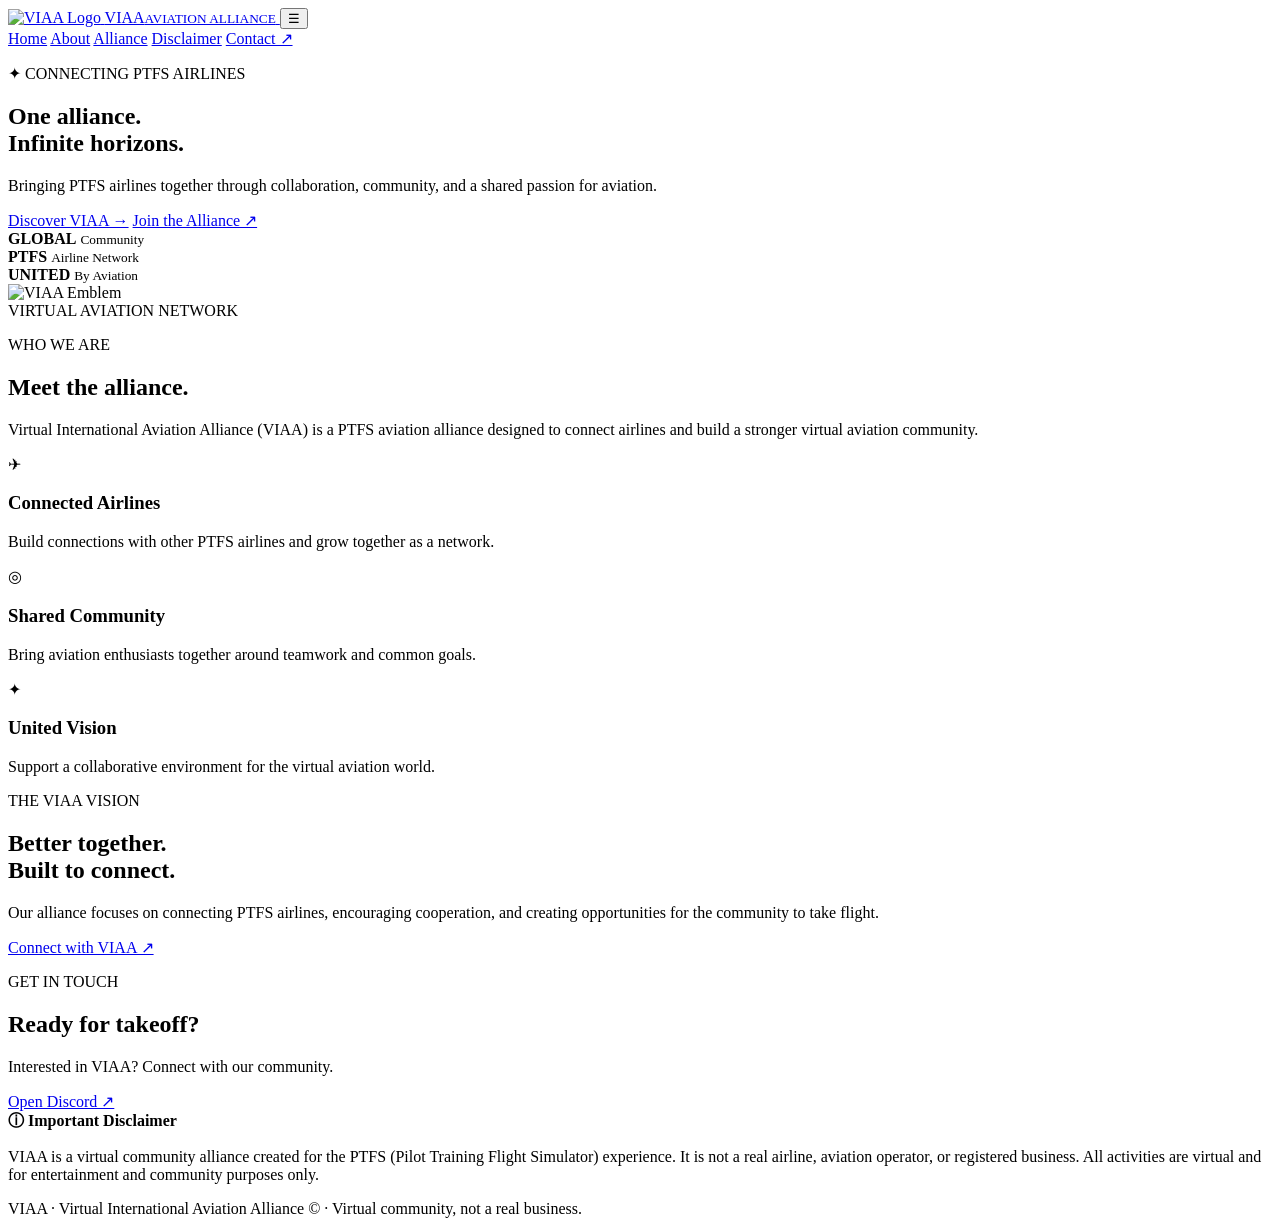
==== index.html @ db3dfaf0 "Add initial index.html for VIAA website" ====
<!DOCTYPE html>
<html lang="en">
<head>
  <meta charset="UTF-8">
  <meta name="viewport" content="width=device-width, initial-scale=1.0">
  <meta name="description" content="Virtual International Aviation Alliance — connecting PTFS airlines.">
  <title>VIAA | Virtual International Aviation Alliance</title>
  <link rel="stylesheet" href="style.css">
</head>
<body>

<header class="header">
  <a href="#home" class="brand">
    <img src="https://cdn.discordapp.com/attachments/1558107924897865788/1562741731106234400/VIAA.png?ex=6aeaea27&is=6ae998a7&hm=58a31c6f9a439c674bdfaeddbb292d18ea9e3f19843f35ea2b1599dfa6c6cd86" alt="VIAA Logo">
    <span>VIAA<small>AVIATION ALLIANCE</small></span>
  </a>

  <button class="menu-toggle" aria-label="Toggle navigation">☰</button>

  <nav class="nav">
    <a href="#home">Home</a>
    <a href="#about">About</a>
    <a href="#alliance">Alliance</a>
    <a href="#disclaimer">Disclaimer</a>
    <a href="#contact" class="nav-cta">Contact ↗</a>
  </nav>
</header>

<main>
  <section class="hero" id="home">
    <div class="hero-copy">
      <p class="eyebrow">✦ CONNECTING PTFS AIRLINES</p>

      <h1>
        One alliance.<br>
        <span>Infinite horizons.</span>
      </h1>

      <p class="intro">
        Bringing PTFS airlines together through collaboration,
        community, and a shared passion for aviation.
      </p>

      <div class="hero-buttons">
        <a href="#about" class="btn">Discover VIAA →</a>
        <a href="#contact" class="btn btn-outline">Join the Alliance ↗</a>
      </div>

      <div class="stats">
        <div>
          <b>GLOBAL</b>
          <small>Community</small>
        </div>
        <div>
          <b>PTFS</b>
          <small>Airline Network</small>
        </div>
        <div>
          <b>UNITED</b>
          <small>By Aviation</small>
        </div>
      </div>
    </div>

    <div class="hero-art">
      <div class="orbit orbit-one"></div>
      <div class="orbit orbit-two"></div>
      <img src="https://cdn.discordapp.com/attachments/1558107924897865788/1562741731106234400/VIAA.png?ex=6aeaea27&is=6ae998a7&hm=58a31c6f9a439c674bdfaeddbb292d18ea9e3f19843f35ea2b1599dfa6c6cd86" alt="VIAA Emblem">
      <div class="floating-label">VIRTUAL AVIATION NETWORK</div>
    </div>
  </section>

  <section class="section" id="about">
    <p class="eyebrow">WHO WE ARE</p>
    <h2>Meet the <span>alliance.</span></h2>

    <p class="section-intro">
      Virtual International Aviation Alliance (VIAA) is a PTFS
      aviation alliance designed to connect airlines and build
      a stronger virtual aviation community.
    </p>

    <div class="cards">
      <article class="card">
        <div class="card-icon">✈</div>
        <h3>Connected Airlines</h3>
        <p>
          Build connections with other PTFS airlines and grow
          together as a network.
        </p>
      </article>

      <article class="card">
        <div class="card-icon">◎</div>
        <h3>Shared Community</h3>
        <p>
          Bring aviation enthusiasts together around teamwork
          and common goals.
        </p>
      </article>

      <article class="card">
        <div class="card-icon">✦</div>
        <h3>United Vision</h3>
        <p>
          Support a collaborative environment for the virtual
          aviation world.
        </p>
      </article>
    </div>
  </section>

  <section class="alliance-section" id="alliance">
    <div class="alliance-content">
      <p class="eyebrow">THE VIAA VISION</p>
      <h2>Better together.<br><span>Built to connect.</span></h2>
      <p>
        Our alliance focuses on connecting PTFS airlines,
        encouraging cooperation, and creating opportunities
        for the community to take flight.
      </p>
      <a href="#contact" class="btn">Connect with VIAA ↗</a>
    </div>
  </section>

  <section class="section contact" id="contact">
    <p class="eyebrow">GET IN TOUCH</p>
    <h2>Ready for <span>takeoff?</span></h2>
    <p>Interested in VIAA? Connect with our community.</p>

    <!-- Replace this URL with your actual Discord invite -->
    <a href="https://discord.com" target="_blank" rel="noopener" class="btn">
      Open Discord ↗
    </a>
  </section>

  <section class="disclaimer" id="disclaimer">
    <strong>ⓘ Important Disclaimer</strong>
    <p>
      VIAA is a virtual community alliance created for the
      PTFS (Pilot Training Flight Simulator) experience.
      It is not a real airline, aviation operator, or registered
      business. All activities are virtual and for entertainment
      and community purposes only.
    </p>
  </section>
</main>

<footer>
  <span>VIAA · Virtual International Aviation Alliance</span>
  <span>© <span id="year"></span> · Virtual community, not a real business.</span>
</footer>

<script src="script.js"></script>
</body>
</html>
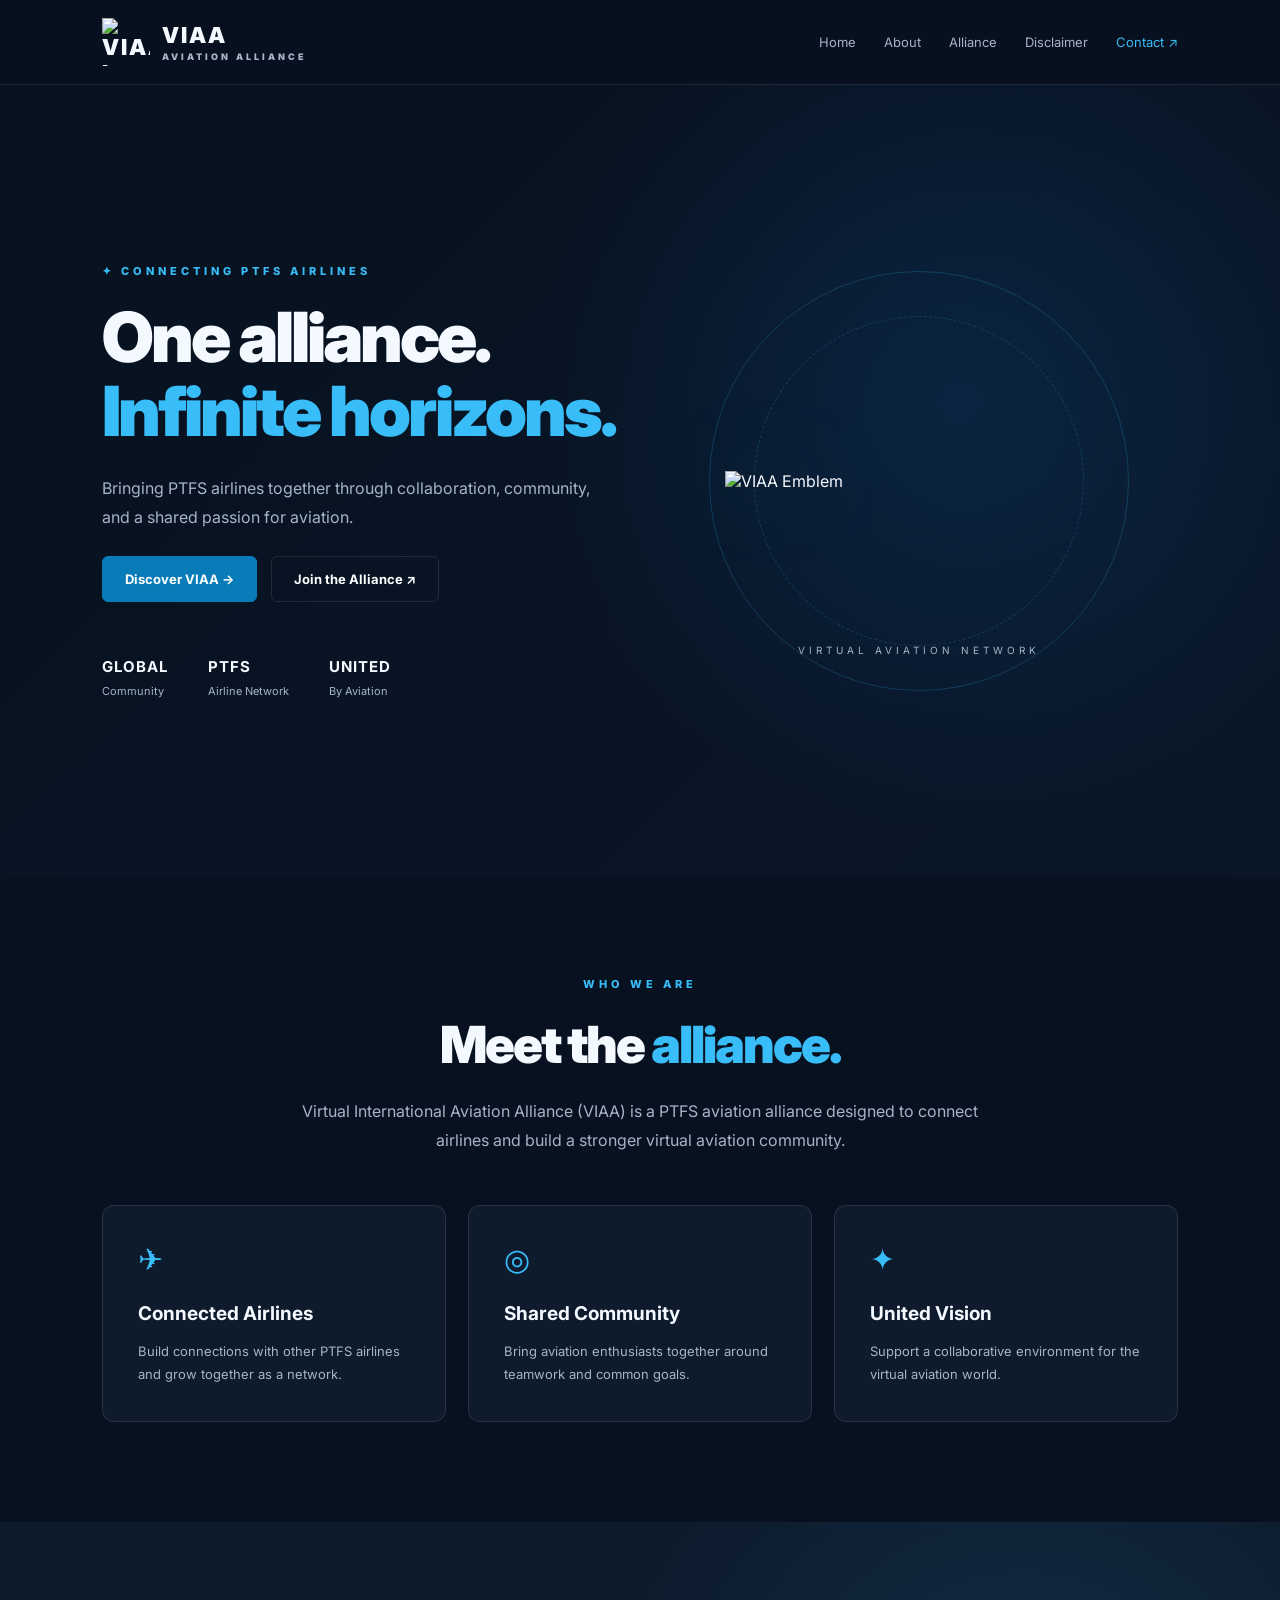
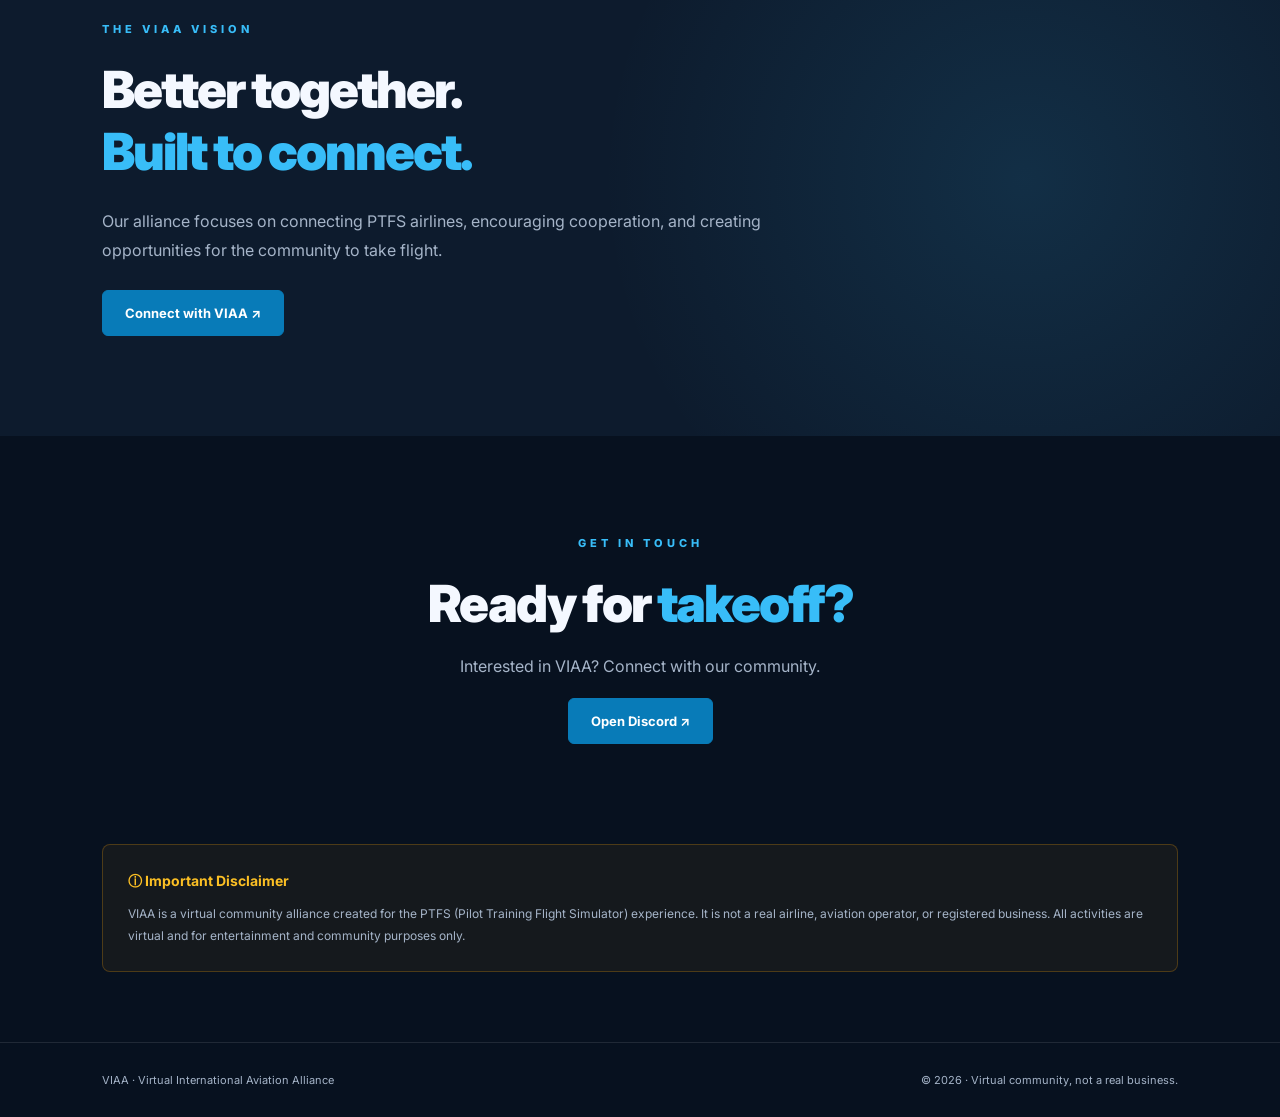
==== commit cc3067b2: "Update Discord invite link in index.html" ====
--- a/index.html
+++ b/index.html
@@ -129,8 +129,11 @@
     <h2>Ready for <span>takeoff?</span></h2>
     <p>Interested in VIAA? Connect with our community.</p>
 
-    <!-- Replace this URL with your actual Discord invite -->
-    <a href="https://discord.com" target="_blank" rel="noopener" class="btn">
+    <!-- https://discord.gg/yGWjDKSBy -->
+    <a href=" https://discord.gg/yGWjDKSBy " 
+      target="_blank" 
+      rel="noopener" 
+      class="btn">
       Open Discord ↗
     </a>
   </section>
@@ -155,3 +158,5 @@
 <script src="script.js"></script>
 </body>
 </html>
+
+
--- a/style.css
+++ b/style.css
@@ -0,0 +1,451 @@
+
+@import url('https://fonts.googleapis.com/css2?family=Inter:wght@400;500;600;700;800;900&display=swap');
+
+:root {
+  --bg: #07111f;
+  --bg-light: #0d1b2d;
+  --blue: #38bdf8;
+  --blue-dark: #087bb8;
+  --text: #f4f8ff;
+  --muted: #a5b4c8;
+  --border: rgba(255, 255, 255, 0.10);
+}
+
+* {
+  margin: 0;
+  padding: 0;
+  box-sizing: border-box;
+  scroll-behavior: smooth;
+}
+
+body {
+  background: var(--bg);
+  color: var(--text);
+  font-family: 'Inter', sans-serif;
+  overflow-x: hidden;
+}
+
+a {
+  color: inherit;
+  text-decoration: none;
+}
+
+.header {
+  position: sticky;
+  top: 0;
+  z-index: 100;
+  display: flex;
+  justify-content: space-between;
+  align-items: center;
+  padding: 18px 8%;
+  background: rgba(7, 17, 31, 0.88);
+  backdrop-filter: blur(16px);
+  border-bottom: 1px solid var(--border);
+}
+
+.brand {
+  display: flex;
+  align-items: center;
+  gap: 12px;
+  font-size: 22px;
+  font-weight: 900;
+  letter-spacing: 2px;
+}
+
+.brand img {
+  width: 48px;
+  height: 48px;
+  object-fit: contain;
+}
+
+.brand small {
+  display: block;
+  color: var(--muted);
+  font-size: 9px;
+  letter-spacing: 3px;
+  margin-top: 3px;
+}
+
+.nav {
+  display: flex;
+  align-items: center;
+  gap: 28px;
+}
+
+.nav a {
+  font-size: 13px;
+  color: var(--muted);
+  transition: color 0.3s;
+}
+
+.nav a:hover {
+  color: var(--blue);
+}
+
+.nav .nav-cta {
+  color: var(--blue);
+}
+
+.menu-toggle {
+  display: none;
+  color: white;
+  background: transparent;
+  border: none;
+  font-size: 25px;
+  cursor: pointer;
+}
+
+.hero {
+  min-height: 88vh;
+  display: grid;
+  grid-template-columns: 1fr 1fr;
+  align-items: center;
+  gap: 40px;
+  padding: 70px 8%;
+  background:
+    radial-gradient(circle at 75% 40%, rgba(14, 116, 200, 0.17), transparent 40%),
+    linear-gradient(135deg, #07111f, #0a1729);
+}
+
+.eyebrow {
+  color: var(--blue);
+  font-size: 11px;
+  font-weight: 800;
+  letter-spacing: 4px;
+  margin-bottom: 22px;
+}
+
+.hero h1 {
+  font-size: clamp(42px, 5.4vw, 76px);
+  line-height: 1.08;
+  font-weight: 900;
+  letter-spacing: -3px;
+}
+
+h1 span,
+h2 span {
+  color: var(--blue);
+}
+
+.intro {
+  max-width: 500px;
+  color: var(--muted);
+  line-height: 1.8;
+  margin: 25px 0;
+}
+
+.hero-buttons {
+  display: flex;
+  gap: 14px;
+  flex-wrap: wrap;
+}
+
+.btn {
+  display: inline-block;
+  padding: 14px 22px;
+  background: var(--blue-dark);
+  border: 1px solid var(--blue-dark);
+  border-radius: 6px;
+  color: white;
+  font-size: 13px;
+  font-weight: 700;
+  transition: 0.3s;
+  cursor: pointer;
+}
+
+.btn:hover {
+  background: var(--blue);
+  border-color: var(--blue);
+  transform: translateY(-3px);
+  box-shadow: 0 8px 25px rgba(56, 189, 248, 0.2);
+}
+
+.btn-outline {
+  background: transparent;
+  border-color: var(--border);
+}
+
+.btn-outline:hover {
+  border-color: var(--blue);
+  background: rgba(56, 189, 248, 0.08);
+}
+
+.stats {
+  display: flex;
+  gap: 40px;
+  margin-top: 55px;
+  flex-wrap: wrap;
+}
+
+.stats div {
+  display: flex;
+  flex-direction: column;
+  gap: 8px;
+}
+
+.stats b {
+  font-size: 15px;
+  letter-spacing: 1px;
+}
+
+.stats small {
+  font-size: 11px;
+  color: var(--muted);
+}
+
+.hero-art {
+  position: relative;
+  display: flex;
+  justify-content: center;
+  align-items: center;
+  min-height: 400px;
+}
+
+.hero-art img {
+  width: min(75%, 400px);
+  z-index: 2;
+  filter: drop-shadow(0 0 45px rgba(56, 189, 248, 0.3));
+  animation: float 5s ease-in-out infinite;
+}
+
+.orbit {
+  position: absolute;
+  border: 1px solid rgba(56, 189, 248, 0.2);
+  border-radius: 50%;
+  width: 420px;
+  height: 420px;
+  max-width: 100%;
+  animation: rotate 20s linear infinite;
+}
+
+.orbit-two {
+  width: 330px;
+  height: 330px;
+  border-style: dashed;
+  animation-direction: reverse;
+  animation-duration: 30s;
+}
+
+.floating-label {
+  position: absolute;
+  bottom: 25px;
+  font-size: 10px;
+  letter-spacing: 4px;
+  color: var(--muted);
+}
+
+.section {
+  padding: 100px 8%;
+  text-align: center;
+}
+
+.section h2,
+.alliance-section h2 {
+  font-size: clamp(34px, 4vw, 55px);
+  font-weight: 900;
+  letter-spacing: -2px;
+}
+
+.section-intro {
+  max-width: 700px;
+  margin: 22px auto 50px;
+  color: var(--muted);
+  line-height: 1.8;
+}
+
+.cards {
+  display: grid;
+  grid-template-columns: repeat(3, 1fr);
+  gap: 22px;
+  text-align: left;
+}
+
+.card {
+  background: var(--bg-light);
+  border: 1px solid var(--border);
+  padding: 35px;
+  border-radius: 12px;
+  transition: 0.3s;
+}
+
+.card:hover {
+  transform: translateY(-8px);
+  border-color: rgba(56, 189, 248, 0.5);
+  box-shadow: 0 15px 40px rgba(0, 0, 0, 0.2);
+}
+
+.card-icon {
+  font-size: 30px;
+  color: var(--blue);
+  margin-bottom: 25px;
+}
+
+.card h3 {
+  font-size: 19px;
+  margin-bottom: 15px;
+}
+
+.card p {
+  color: var(--muted);
+  font-size: 13px;
+  line-height: 1.8;
+}
+
+.alliance-section {
+  padding: 100px 8%;
+  background:
+    radial-gradient(circle at 80% 50%, rgba(56, 189, 248, 0.12), transparent 40%),
+    var(--bg-light);
+}
+
+.alliance-content {
+  max-width: 700px;
+}
+
+.alliance-section p:not(.eyebrow) {
+  color: var(--muted);
+  line-height: 1.8;
+  margin: 25px 0;
+}
+
+.contact p:not(.eyebrow) {
+  color: var(--muted);
+  margin: 22px 0;
+}
+
+.disclaimer {
+  margin: 0 8% 70px;
+  padding: 25px;
+  background: rgba(245, 158, 11, 0.06);
+  border: 1px solid rgba(245, 158, 11, 0.25);
+  border-radius: 8px;
+}
+
+.disclaimer strong {
+  color: #fbbf24;
+  font-size: 14px;
+}
+
+.disclaimer p {
+  margin-top: 12px;
+  color: var(--muted);
+  font-size: 12px;
+  line-height: 1.8;
+}
+
+footer {
+  display: flex;
+  justify-content: space-between;
+  gap: 20px;
+  padding: 30px 8%;
+  border-top: 1px solid var(--border);
+  color: var(--muted);
+  font-size: 11px;
+}
+
+/* Animations */
+
+@keyframes float {
+  0%, 100% {
+    transform: translateY(0);
+  }
+  50% {
+    transform: translateY(-18px);
+  }
+}
+
+@keyframes rotate {
+  from {
+    transform: rotate(0deg);
+  }
+  to {
+    transform: rotate(360deg);
+  }
+}
+
+/* Responsive layout */
+
+@media (max-width: 900px) {
+  .hero {
+    grid-template-columns: 1fr;
+    text-align: center;
+  }
+
+  .intro {
+    margin-left: auto;
+    margin-right: auto;
+  }
+
+  .hero-buttons,
+  .stats {
+    justify-content: center;
+  }
+
+  .hero-art {
+    min-height: 330px;
+  }
+
+  .cards {
+    grid-template-columns: 1fr;
+  }
+
+  .alliance-content {
+    text-align: center;
+    margin: auto;
+  }
+}
+
+@media (max-width: 650px) {
+  .header {
+    padding: 15px 5%;
+  }
+
+  .menu-toggle {
+    display: block;
+  }
+
+  .nav {
+    position: absolute;
+    top: 80px;
+    left: 0;
+    right: 0;
+    display: none;
+    flex-direction: column;
+    gap: 22px;
+    padding: 25px;
+    background: #0a1729;
+    border-bottom: 1px solid var(--border);
+  }
+
+  .nav.active {
+    display: flex;
+  }
+
+  .hero,
+  .section,
+  .alliance-section {
+    padding: 70px 5%;
+  }
+
+  .hero h1 {
+    letter-spacing: -2px;
+  }
+
+  .stats {
+    gap: 25px;
+  }
+
+  .card {
+    padding: 25px;
+  }
+
+  footer {
+    flex-direction: column;
+    text-align: center;
+    padding: 25px 5%;
+  }
+
+  .disclaimer {
+    margin: 0 5% 50px;
+  }
+}
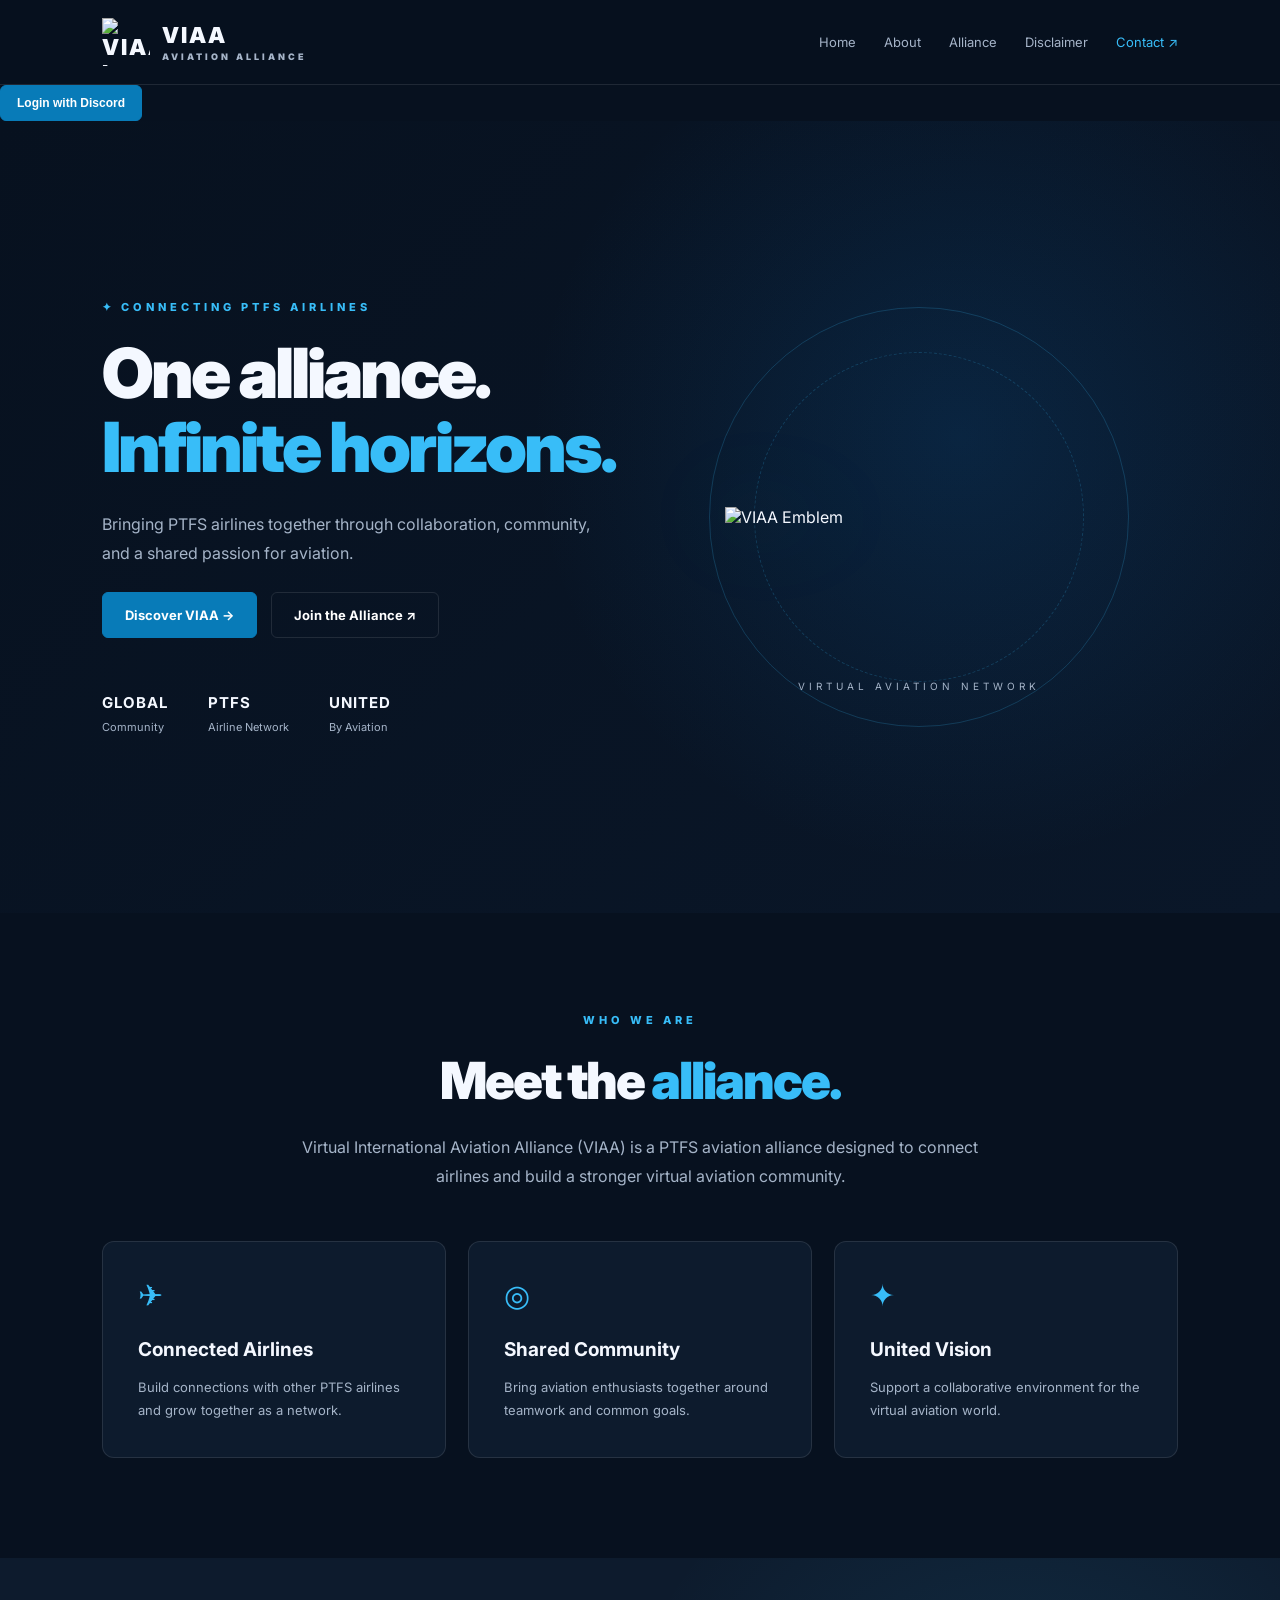
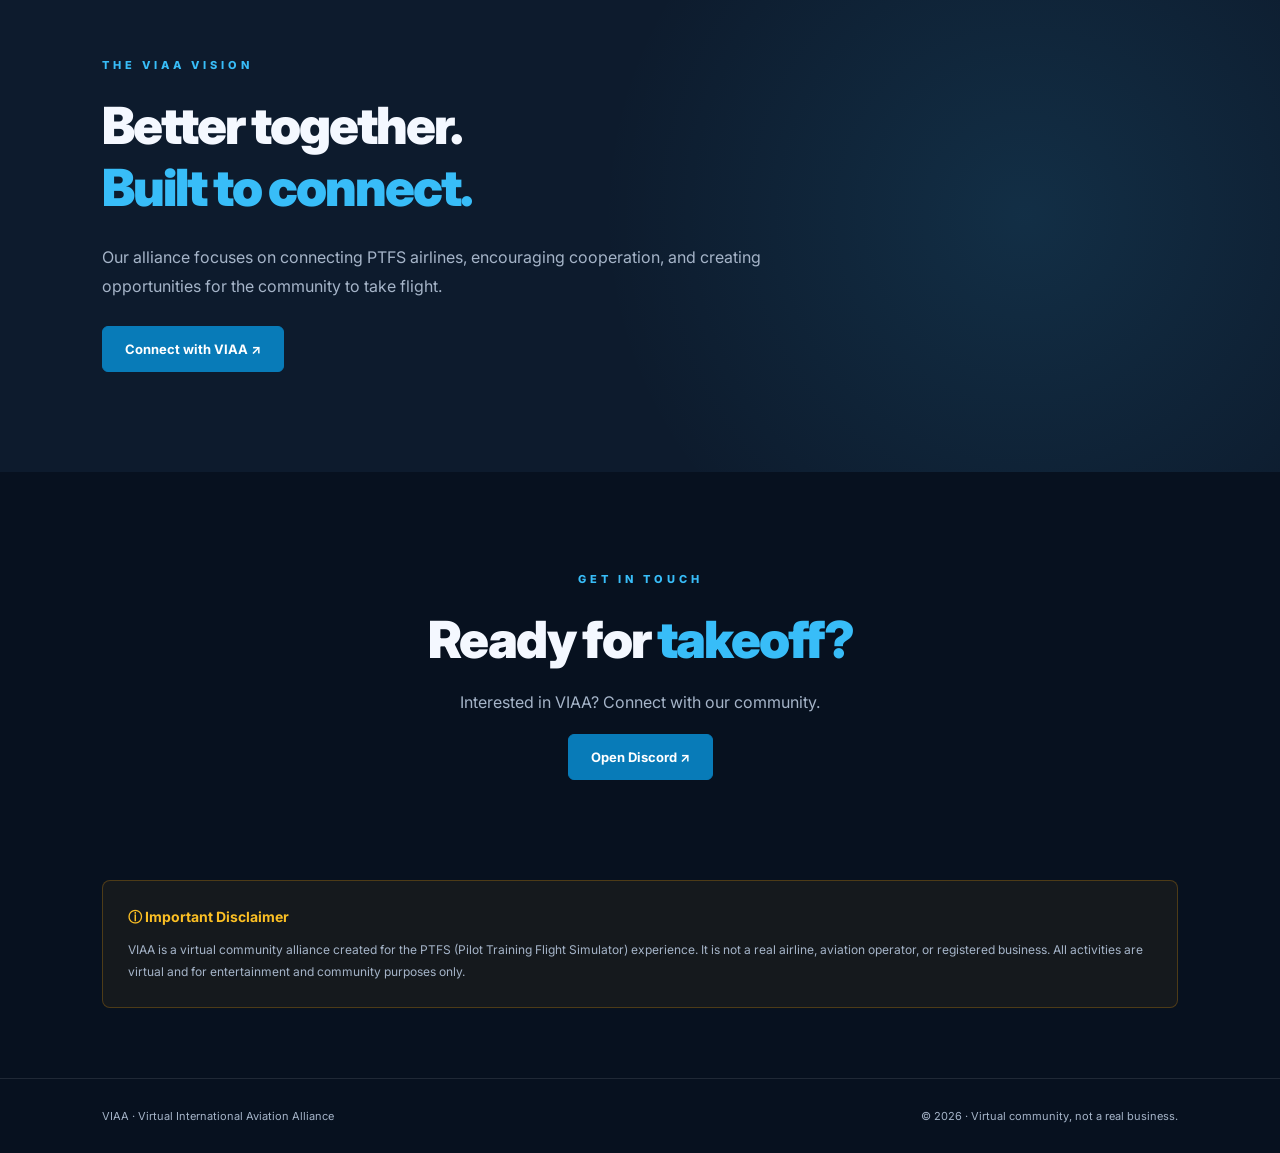
==== commit e9fc3ccc: "discord login" ====
--- a/index.html
+++ b/index.html
@@ -26,6 +26,19 @@
     <a href="#contact" class="nav-cta">Contact ↗</a>
   </nav>
 </header>
+<div class="auth-area">
+  <button id="discord-login" class="auth-button">
+    Login with Discord
+  </button>
+
+  <div id="account-panel" hidden>
+    <img id="account-avatar" alt="Discord Avatar">
+    <span id="account-name"></span>
+    <button id="discord-logout" class="auth-button">
+      Logout
+    </button>
+  </div>
+</div>
 
 <main>
   <section class="hero" id="home">
@@ -155,6 +168,7 @@
   <span>© <span id="year"></span> · Virtual community, not a real business.</span>
 </footer>
 
+<script src="https://cdn.jsdelivr.net/npm/@supabase/supabase-js@2"></script>
 <script src="script.js"></script>
 </body>
 </html>
--- a/style.css
+++ b/style.css
@@ -449,3 +449,81 @@
     margin: 0 5% 50px;
   }
 }
+/* ==========================================
+   VIAA DISCORD AUTHENTICATION
+========================================== */
+
+.auth-area {
+  display: flex;
+  align-items: center;
+  gap: 12px;
+}
+
+.auth-button {
+  padding: 10px 16px;
+  background: var(--blue-dark);
+  color: white;
+  border: 1px solid var(--blue-dark);
+  border-radius: 6px;
+  font-size: 12px;
+  font-weight: 700;
+  cursor: pointer;
+  transition: 0.3s;
+}
+
+.auth-button:hover {
+  background: var(--blue);
+  border-color: var(--blue);
+}
+
+.auth-button:disabled {
+  opacity: 0.6;
+  cursor: not-allowed;
+}
+
+#account-panel {
+  display: flex;
+  align-items: center;
+  gap: 10px;
+}
+
+#account-panel[hidden] {
+  display: none;
+}
+
+#account-avatar {
+  width: 32px;
+  height: 32px;
+  border-radius: 50%;
+  object-fit: cover;
+  border: 2px solid var(--blue);
+}
+
+#account-name {
+  color: var(--text);
+  font-size: 12px;
+  font-weight: 600;
+}
+
+@media (max-width: 900px) {
+  .header {
+    flex-wrap: wrap;
+    gap: 12px;
+  }
+
+  .auth-area {
+    margin-left: auto;
+  }
+}
+
+@media (max-width: 650px) {
+  .auth-area {
+    width: 100%;
+    justify-content: center;
+  }
+
+  #account-panel {
+    flex-wrap: wrap;
+    justify-content: center;
+  }
+}
